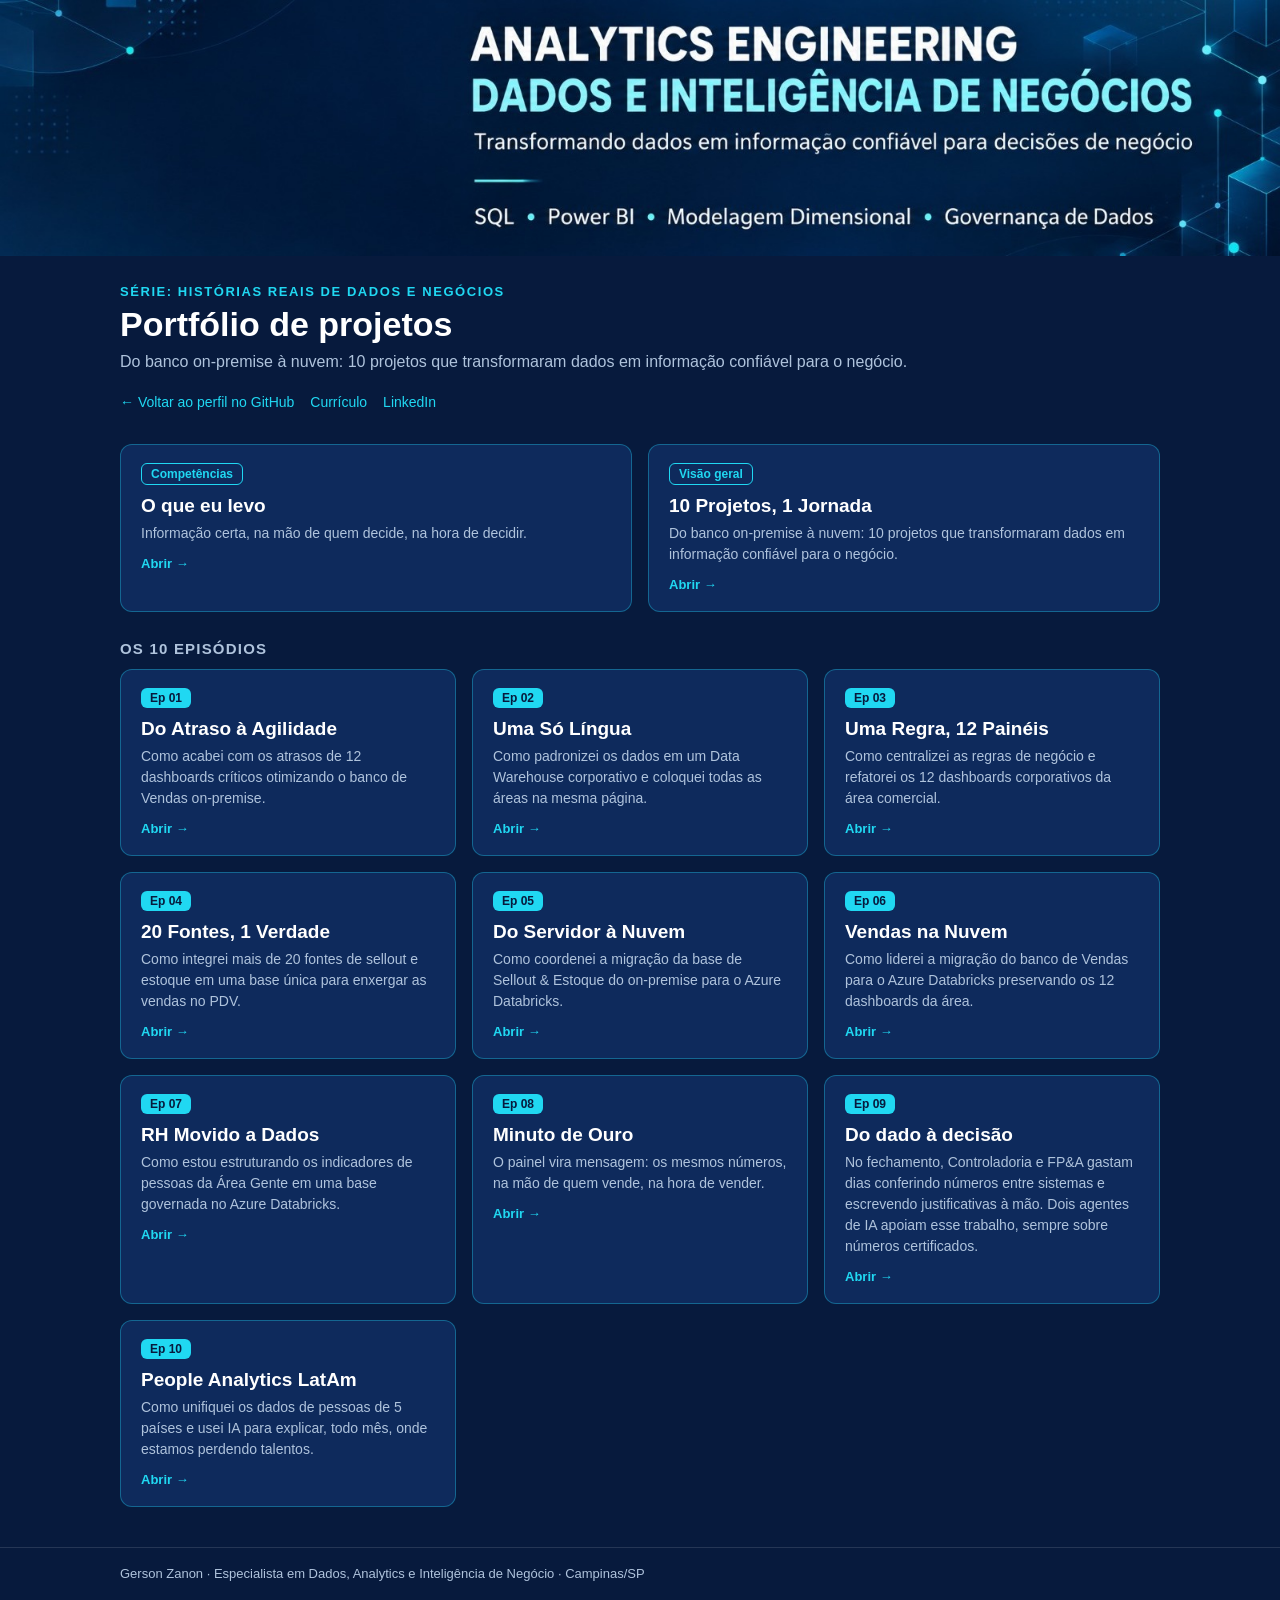
==== index.html @ 823e626d "Add files via upload" ====
<!DOCTYPE html>
<html lang="pt-BR">
<head>
<meta charset="utf-8">
<meta name="viewport" content="width=device-width, initial-scale=1">
<title>Portfólio de Projetos · Gerson Zanon</title>
<meta name="description" content="Portfólio de projetos de dados, BI e IA de Gerson Zanon: 10 episódios da série Histórias Reais de Dados e Negócios.">
<link rel="stylesheet" href="assets/site.css">
</head>
<body>
<img class="banner" src="assets/banner.jpg" alt="Analytics Engineering · Dados e Inteligência de Negócios">
<main class="wrap">
  <header class="top">
    <div class="kicker">Série: Histórias Reais de Dados e Negócios</div>
    <h1>Portfólio de projetos</h1>
    <p class="lead">Do banco on-premise à nuvem: 10 projetos que transformaram dados em informação confiável para o negócio.</p>
    <div class="links">
      <a href="https://github.com/gersonzanon">← Voltar ao perfil no GitHub</a>
      <a href="https://github.com/gersonzanon/gersonzanon/blob/main/CV.md">Currículo</a>
      <a href="https://www.linkedin.com/in/gersonzanon">LinkedIn</a>
    </div>
  </header>
  <section class="destaques" id="destaques"></section>
  <h3 class="secao">Os 10 episódios</h3>
  <section class="grid" id="lista"></section>
</main>
<footer><div class="wrap">Gerson Zanon · Especialista em Dados, Analytics e Inteligência de Negócio · Campinas/SP</div></footer>
<script src="assets/projetos.js"></script>
<script>
(function(){
  function card(p){
    var a=document.createElement('a'); a.className='card'; a.href='viewer.html?p='+encodeURIComponent(p.id);
    var tag=p.ep?'<span class="ep">'+p.ep+'</span>':'<span class="ep alt">'+(p.id==='levo'?'Competências':'Visão geral')+'</span>';
    a.innerHTML=tag+'<h2></h2><p></p><span class="abrir">Abrir →</span>';
    a.querySelector('h2').textContent=p.titulo; a.querySelector('p').textContent=p.sub; return a;
  }
  var d=document.getElementById('destaques'), l=document.getElementById('lista');
  window.PROJETOS.forEach(function(p){ (p.ep?l:d).appendChild(card(p)); });
})();
</script>
</body>
</html>
---- assets/site.css ----
:root{--navy:#071A3D;--card:#0E2A5C;--card2:#123a73;--cyan:#20D8F2;--muted:#AFC3DC;--white:#fff;--line:rgba(32,216,242,.35)}
*{box-sizing:border-box}
html,body{margin:0;background:var(--navy);color:var(--white);font-family:"Segoe UI",Arial,Helvetica,sans-serif}
a{color:inherit}
.wrap{max-width:1080px;margin:0 auto;padding:0 20px}
.banner{display:block;width:100%;height:auto}
header.top{padding:28px 0 8px}
.kicker{color:var(--cyan);font-weight:700;letter-spacing:.12em;font-size:13px;text-transform:uppercase}
h1{font-size:34px;margin:6px 0 6px}
.lead{color:var(--muted);font-size:16px;margin:0 0 20px;line-height:1.5}
.links{display:flex;gap:16px;flex-wrap:wrap;font-size:14px;margin-bottom:8px}
.links a{color:var(--cyan);text-decoration:none}
.links a:hover{text-decoration:underline}
.destaques{display:grid;grid-template-columns:repeat(auto-fit,minmax(280px,1fr));gap:16px;margin:18px 0 28px}
.grid{display:grid;grid-template-columns:repeat(auto-fit,minmax(300px,1fr));gap:16px;margin-bottom:40px}
.card{display:block;text-decoration:none;background:var(--card);border:1px solid var(--line);border-radius:12px;padding:18px 20px;transition:transform .12s,background .12s,border-color .12s}
.card:hover,.card:focus-visible{background:var(--card2);border-color:var(--cyan);transform:translateY(-2px);outline:none}
.card .ep{display:inline-block;background:var(--cyan);color:var(--navy);font-weight:700;font-size:12px;border-radius:6px;padding:3px 9px;margin-bottom:10px}
.card .ep.alt{background:transparent;color:var(--cyan);border:1px solid var(--cyan)}
.card h2{font-size:19px;margin:0 0 6px}
.card p{color:var(--muted);font-size:14px;line-height:1.5;margin:0}
.card .abrir{display:inline-block;margin-top:12px;color:var(--cyan);font-size:13px;font-weight:600}
h3.secao{font-size:15px;color:var(--muted);font-weight:600;margin:0 0 12px;text-transform:uppercase;letter-spacing:.08em}
footer{border-top:1px solid rgba(255,255,255,.12);padding:18px 0 30px;color:var(--muted);font-size:13px}
/* viewer */
.bar{position:sticky;top:0;z-index:5;background:rgba(7,26,61,.96);border-bottom:1px solid var(--line);backdrop-filter:blur(4px)}
.bar .wrap{display:flex;align-items:center;gap:14px;padding-top:10px;padding-bottom:10px}
.btn{display:inline-flex;align-items:center;gap:6px;text-decoration:none;font-weight:600;font-size:14px;border-radius:8px;padding:8px 14px;border:1px solid var(--cyan);color:var(--cyan);background:transparent;white-space:nowrap;cursor:pointer}
.btn.primary{background:var(--cyan);color:var(--navy)}
.btn:hover{filter:brightness(1.1)}
.bar .titulo{flex:1;min-width:0}
.bar .titulo b{display:block;font-size:16px;white-space:nowrap;overflow:hidden;text-overflow:ellipsis}
.bar .titulo span{font-size:12px;color:var(--muted)}
.paginas{padding:22px 0 10px;display:flex;flex-direction:column;gap:18px;align-items:center}
.paginas canvas{width:100%;height:auto;border-radius:8px;box-shadow:0 6px 24px rgba(0,0,0,.35);background:#0b1f3a}
.nav-eps{display:flex;justify-content:space-between;gap:12px;padding:8px 0 40px}
.status{color:var(--muted);padding:40px 0;text-align:center}
@media (max-width:600px){h1{font-size:26px}.bar .titulo span{display:none}.btn{padding:7px 10px;font-size:13px}}
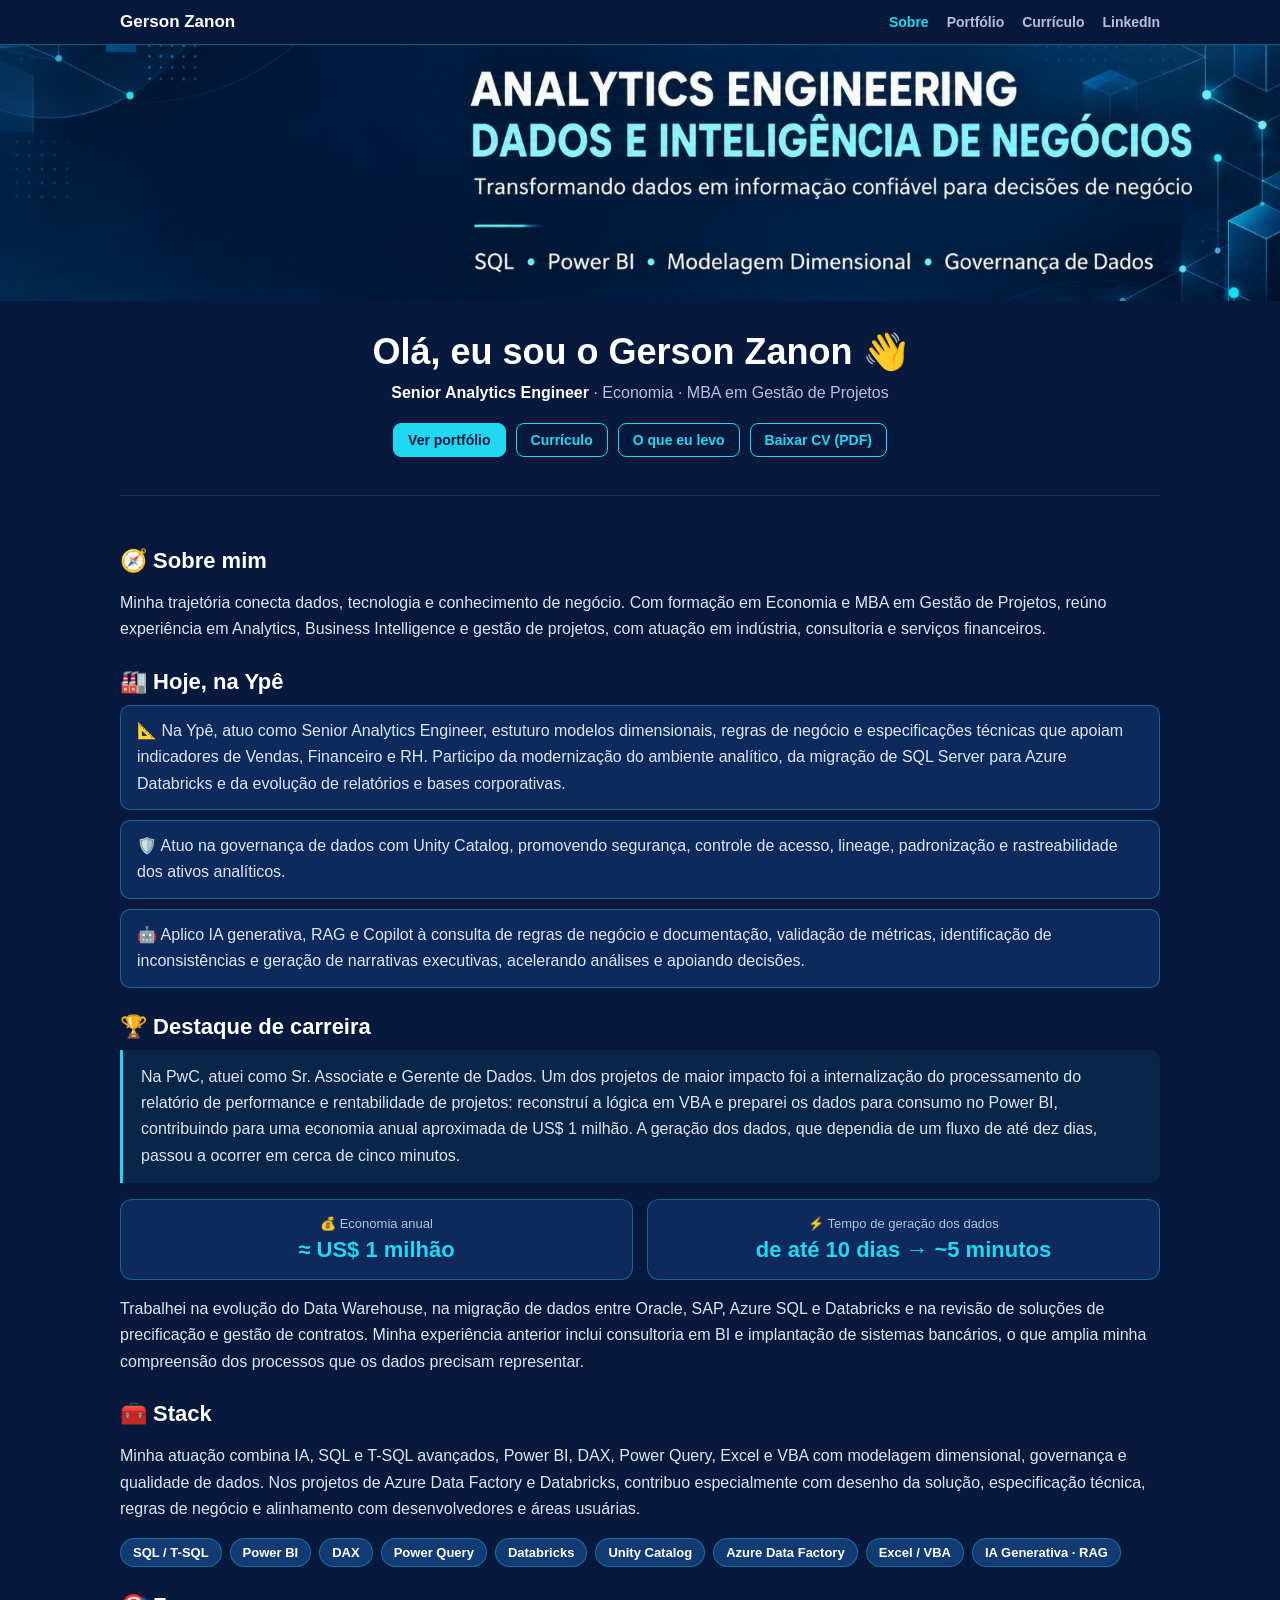
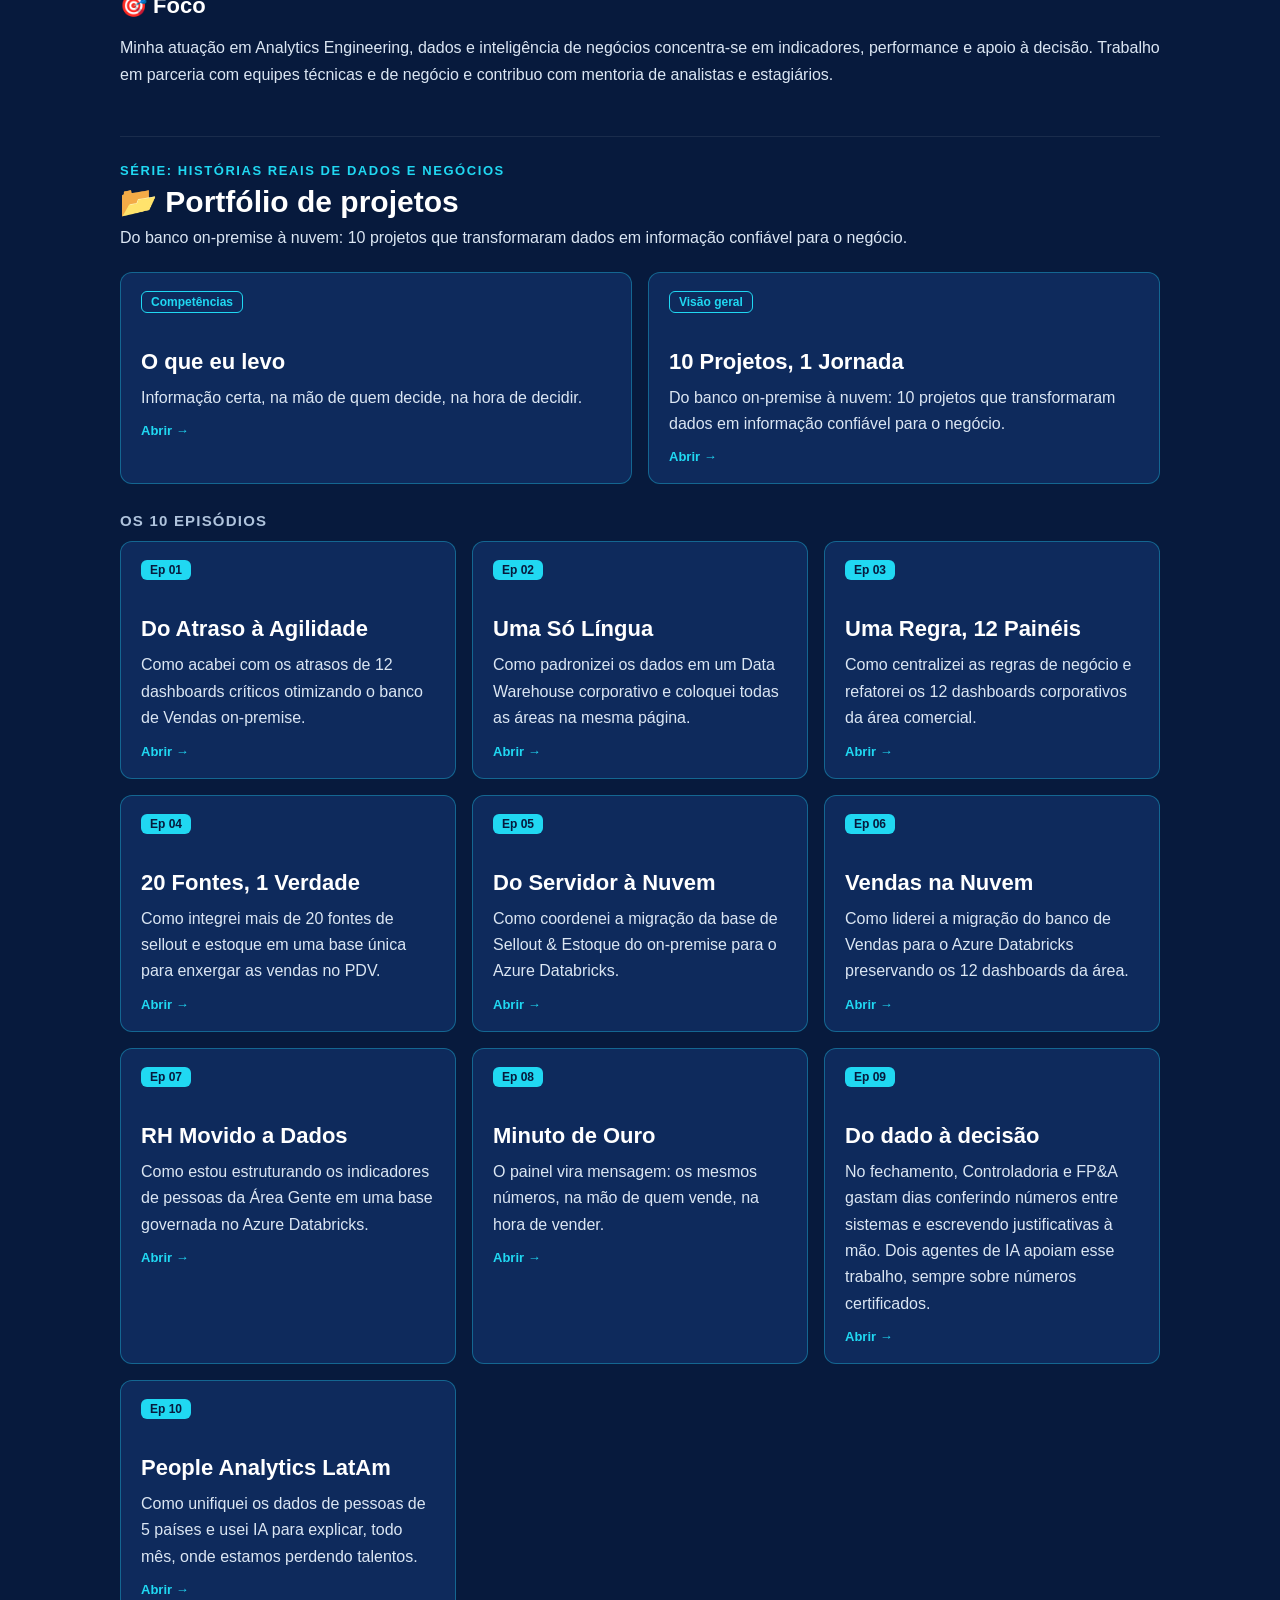
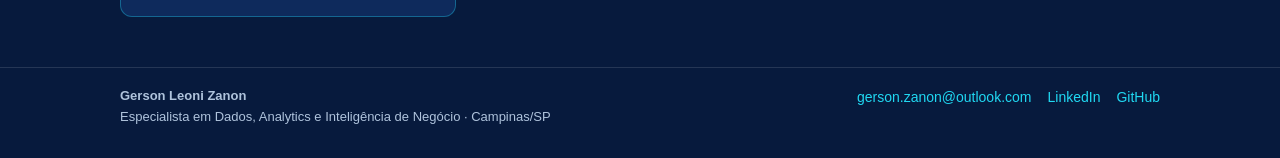
==== commit 074cf750: "Add files via upload" ====
--- a/index.html
+++ b/index.html
@@ -1,30 +1,54 @@
 <!DOCTYPE html>
-<html lang="pt-BR">
-<head>
-<meta charset="utf-8">
-<meta name="viewport" content="width=device-width, initial-scale=1">
-<title>Portfólio de Projetos · Gerson Zanon</title>
-<meta name="description" content="Portfólio de projetos de dados, BI e IA de Gerson Zanon: 10 episódios da série Histórias Reais de Dados e Negócios.">
-<link rel="stylesheet" href="assets/site.css">
-</head>
-<body>
+<html lang="pt-BR"><head><meta charset="utf-8"><meta name="viewport" content="width=device-width, initial-scale=1">
+<title>Gerson Zanon · Dados, Analytics e Inteligência de Negócio</title><meta name="description" content="Apresentação, currículo e portfólio de projetos de Gerson Zanon."><link rel="stylesheet" href="assets/site.css"></head><body><header class="site"><div class="wrap navrow">
+  <a class="marca" href="index.html">Gerson Zanon</a>
+  <nav>
+    <a href="index.html#sobre" class="on">Sobre</a>
+    <a href="index.html#portfolio">Portfólio</a>
+    <a href="cv.html">Currículo</a>
+    <a href="https://www.linkedin.com/in/gersonzanon" target="_blank" rel="noopener">LinkedIn</a>
+  </nav>
+</div></header>
 <img class="banner" src="assets/banner.jpg" alt="Analytics Engineering · Dados e Inteligência de Negócios">
 <main class="wrap">
-  <header class="top">
-    <div class="kicker">Série: Histórias Reais de Dados e Negócios</div>
-    <h1>Portfólio de projetos</h1>
-    <p class="lead">Do banco on-premise à nuvem: 10 projetos que transformaram dados em informação confiável para o negócio.</p>
-    <div class="links">
-      <a href="https://github.com/gersonzanon">← Voltar ao perfil no GitHub</a>
-      <a href="https://github.com/gersonzanon/gersonzanon/blob/main/CV.md">Currículo</a>
-      <a href="https://www.linkedin.com/in/gersonzanon">LinkedIn</a>
-    </div>
-  </header>
-  <section class="destaques" id="destaques"></section>
+<section class="hero">
+  <h1>Olá, eu sou o Gerson Zanon 👋</h1>
+  <p class="cargo"><b>Senior Analytics Engineer</b> · Economia · MBA em Gestão de Projetos</p>
+  <div class="acoes">
+    <a class="btn primary" href="#portfolio">Ver portfólio</a>
+    <a class="btn" href="cv.html">Currículo</a>
+    <a class="btn" href="viewer.html?p=levo">O que eu levo</a>
+    <a class="btn" href="Gerson_Zanon_CV.pdf" download>Baixar CV (PDF)</a>
+  </div>
+</section>
+<section id="sobre" class="bloco">
+  <h2>🧭 Sobre mim</h2><p>Minha trajetória conecta dados, tecnologia e conhecimento de negócio. Com formação em Economia e MBA em Gestão de Projetos, reúno experiência em Analytics, Business Intelligence e gestão de projetos, com atuação em indústria, consultoria e serviços financeiros.</p>
+
+  <h2>🏭 Hoje, na Ypê</h2>
+  <ul class="itens"><li>📐 Na Ypê, atuo como Senior Analytics Engineer, estuturo modelos dimensionais, regras de negócio e especificações técnicas que apoiam indicadores de Vendas, Financeiro e RH. Participo da modernização do ambiente analítico, da migração de SQL Server para Azure Databricks e da evolução de relatórios e bases corporativas.</li><li>🛡️ Atuo na governança de dados com Unity Catalog, promovendo segurança, controle de acesso, lineage, padronização e rastreabilidade dos ativos analíticos.</li><li>🤖 Aplico IA generativa, RAG e Copilot à consulta de regras de negócio e documentação, validação de métricas, identificação de inconsistências e geração de narrativas executivas, acelerando análises e apoiando decisões.</li></ul>
+  <h2>🏆 Destaque de carreira</h2>
+  <blockquote>Na PwC, atuei como Sr. Associate e Gerente de Dados. Um dos projetos de maior impacto foi a internalização do processamento do relatório de performance e rentabilidade de projetos: reconstruí a lógica em VBA e preparei os dados para consumo no Power BI, contribuindo para uma economia anual aproximada de US$ 1 milhão. A geração dos dados, que dependia de um fluxo de até dez dias, passou a ocorrer em cerca de cinco minutos.</blockquote>
+  <div class="stats"><div class="stat"><span>💰 Economia anual</span><b>≈ US$ 1 milhão</b></div><div class="stat"><span>⚡ Tempo de geração dos dados</span><b>de até 10 dias → ~5 minutos</b></div></div>
+  <p>Trabalhei na evolução do Data Warehouse, na migração de dados entre Oracle, SAP, Azure SQL e Databricks e na revisão de soluções de precificação e gestão de contratos. Minha experiência anterior inclui consultoria em BI e implantação de sistemas bancários, o que amplia minha compreensão dos processos que os dados precisam representar.</p>
+  <h2>🧰 Stack</h2>
+  <p>Minha atuação combina IA, SQL e T-SQL avançados, Power BI, DAX, Power Query, Excel e VBA com modelagem dimensional, governança e qualidade de dados. Nos projetos de Azure Data Factory e Databricks, contribuo especialmente com desenho da solução, especificação técnica, regras de negócio e alinhamento com desenvolvedores e áreas usuárias.</p>
+  <div class="chips"><span>SQL / T-SQL</span><span>Power BI</span><span>DAX</span><span>Power Query</span><span>Databricks</span><span>Unity Catalog</span><span>Azure Data Factory</span><span>Excel / VBA</span><span>IA Generativa · RAG</span></div>
+  <h2>🎯 Foco</h2>
+  <p>Minha atuação em Analytics Engineering, dados e inteligência de negócios concentra-se em indicadores, performance e apoio à decisão. Trabalho em parceria com equipes técnicas e de negócio e contribuo com mentoria de analistas e estagiários.</p>
+</section>
+<section id="portfolio" class="bloco">
+  <div class="kicker">Série: Histórias Reais de Dados e Negócios</div>
+  <h2 class="grande">📂 Portfólio de projetos</h2>
+  <p class="lead">Do banco on-premise à nuvem: 10 projetos que transformaram dados em informação confiável para o negócio.</p>
+  <div class="destaques" id="destaques"></div>
   <h3 class="secao">Os 10 episódios</h3>
-  <section class="grid" id="lista"></section>
+  <div class="grid" id="lista"></div>
+</section>
 </main>
-<footer><div class="wrap">Gerson Zanon · Especialista em Dados, Analytics e Inteligência de Negócio · Campinas/SP</div></footer>
+<footer id="contato"><div class="wrap foot">
+  <div><b>Gerson Leoni Zanon</b><br>Especialista em Dados, Analytics e Inteligência de Negócio · Campinas/SP</div>
+  <div class="links"><a href="mailto:gerson.zanon@outlook.com">gerson.zanon@outlook.com</a><a href="https://www.linkedin.com/in/gersonzanon" target="_blank" rel="noopener">LinkedIn</a><a href="https://github.com/gersonzanon" target="_blank" rel="noopener">GitHub</a></div>
+</div></footer>
 <script src="assets/projetos.js"></script>
 <script>
 (function(){
@@ -38,5 +62,4 @@
   window.PROJETOS.forEach(function(p){ (p.ep?l:d).appendChild(card(p)); });
 })();
 </script>
-</body>
-</html>
+</body></html>
--- a/assets/site.css
+++ b/assets/site.css
@@ -36,3 +36,45 @@
 .nav-eps{display:flex;justify-content:space-between;gap:12px;padding:8px 0 40px}
 .status{color:var(--muted);padding:40px 0;text-align:center}
 @media (max-width:600px){h1{font-size:26px}.bar .titulo span{display:none}.btn{padding:7px 10px;font-size:13px}}
+/* site completo */
+html{scroll-behavior:smooth}
+header.site{position:sticky;top:0;z-index:10;background:rgba(7,26,61,.95);border-bottom:1px solid var(--line);backdrop-filter:blur(4px)}
+.navrow{display:flex;align-items:center;justify-content:space-between;gap:12px;padding-top:12px;padding-bottom:12px}
+.marca{font-weight:700;font-size:17px;text-decoration:none}
+header.site nav{display:flex;gap:18px;flex-wrap:wrap}
+header.site nav a{text-decoration:none;color:var(--muted);font-size:14px;font-weight:600}
+header.site nav a:hover,header.site nav a.on{color:var(--cyan)}
+section[id]{scroll-margin-top:70px}
+.hero{padding:30px 0 6px;text-align:center}
+.hero h1{font-size:36px;margin:0 0 8px}
+.cargo{color:var(--muted);font-size:16px;margin:0 0 18px;line-height:1.5}
+.cargo b{color:var(--white)}
+.acoes{display:flex;gap:10px;flex-wrap:wrap;justify-content:center;margin-bottom:10px}
+.bloco{padding:26px 0 10px;border-top:1px solid rgba(255,255,255,.08);margin-top:22px}
+.bloco h2{font-size:22px;margin:26px 0 10px}
+.bloco h2.grande{font-size:30px;margin:6px 0 6px}
+.bloco p,.bloco li{font-size:16px;line-height:1.65;color:#dbe6f3}
+.itens{padding-left:0;list-style:none;margin:0}
+.itens li{background:var(--card);border:1px solid var(--line);border-radius:10px;padding:12px 16px;margin-bottom:10px}
+blockquote{margin:0 0 16px;padding:14px 18px;border-left:3px solid var(--cyan);background:rgba(32,216,242,.06);border-radius:0 10px 10px 0;color:#dbe6f3;line-height:1.65}
+.stats{display:grid;grid-template-columns:repeat(auto-fit,minmax(240px,1fr));gap:14px;margin:6px 0 16px}
+.stat{background:var(--card);border:1px solid var(--line);border-radius:12px;padding:16px;text-align:center}
+.stat span{display:block;color:var(--muted);font-size:13px;margin-bottom:6px}
+.stat b{font-size:22px;color:var(--cyan)}
+.chips{display:flex;flex-wrap:wrap;gap:8px;margin:4px 0 8px}
+.chips span{background:var(--card2);border:1px solid var(--line);border-radius:20px;padding:6px 12px;font-size:13px;font-weight:600}
+.cv{padding-bottom:30px}
+.cvtopo{text-align:center;padding:30px 0 10px}
+.cvtopo h1{font-size:34px;margin:0 0 8px}
+.contatos{color:var(--muted);font-size:14px;line-height:1.8;margin:0 0 18px}
+.contatos a,.cvtexto a{color:var(--cyan)}
+.cvtexto{background:var(--card);border:1px solid var(--line);border-radius:14px;padding:10px 30px 24px;margin-top:10px}
+.cvtexto h2{font-size:22px;margin:26px 0 10px;padding-bottom:8px;border-bottom:1px solid rgba(255,255,255,.12)}
+.cvtexto h3{font-size:17px;margin:20px 0 4px;color:var(--cyan)}
+.cvtexto p,.cvtexto li{font-size:15px;line-height:1.65;color:#dbe6f3}
+.cvtexto ul{padding-left:22px}
+.cvtexto em{color:var(--muted)}
+.foot{display:flex;justify-content:space-between;gap:16px;flex-wrap:wrap;line-height:1.6}
+.foot .links{display:flex;gap:16px;flex-wrap:wrap}
+.foot a{color:var(--cyan);text-decoration:none}
+@media (max-width:600px){.hero h1{font-size:27px}.bloco h2.grande{font-size:24px}header.site nav{gap:12px}header.site nav a{font-size:13px}.cvtexto{padding:6px 16px 18px}.marca{display:none}}
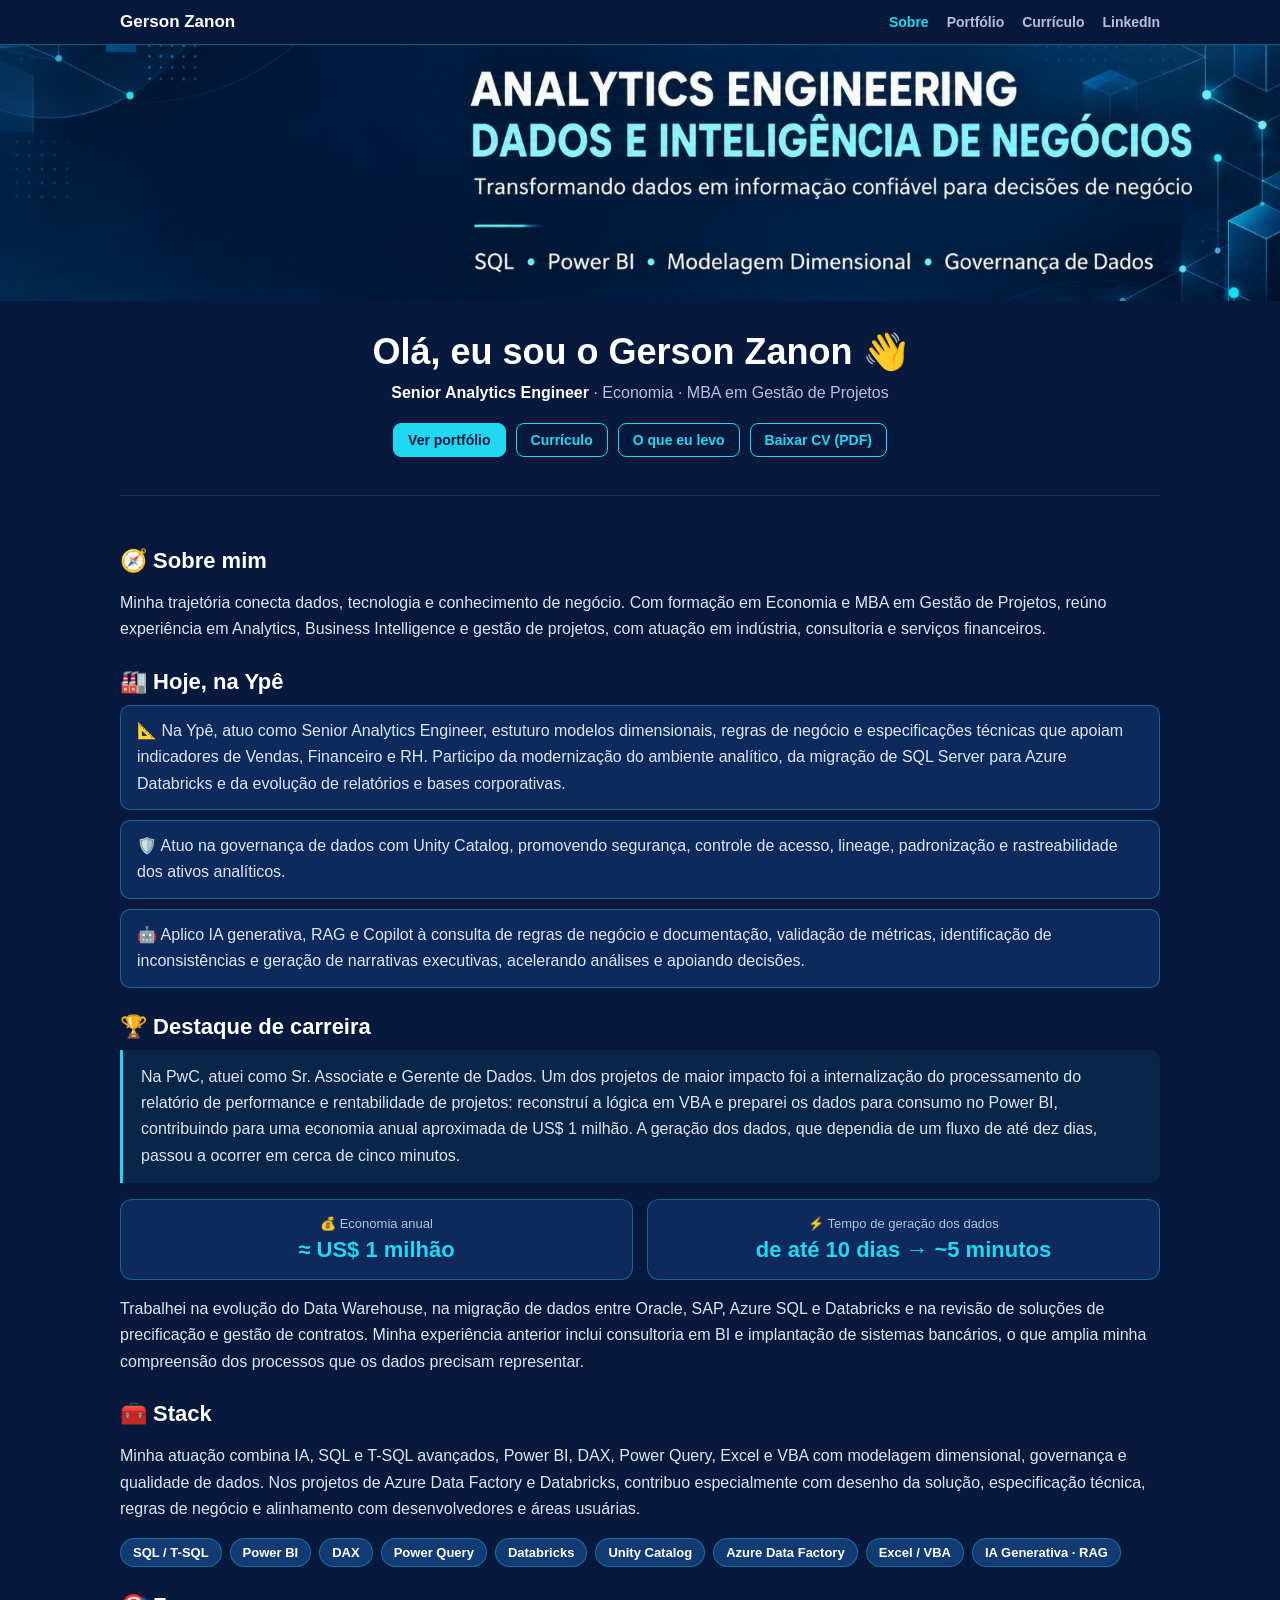
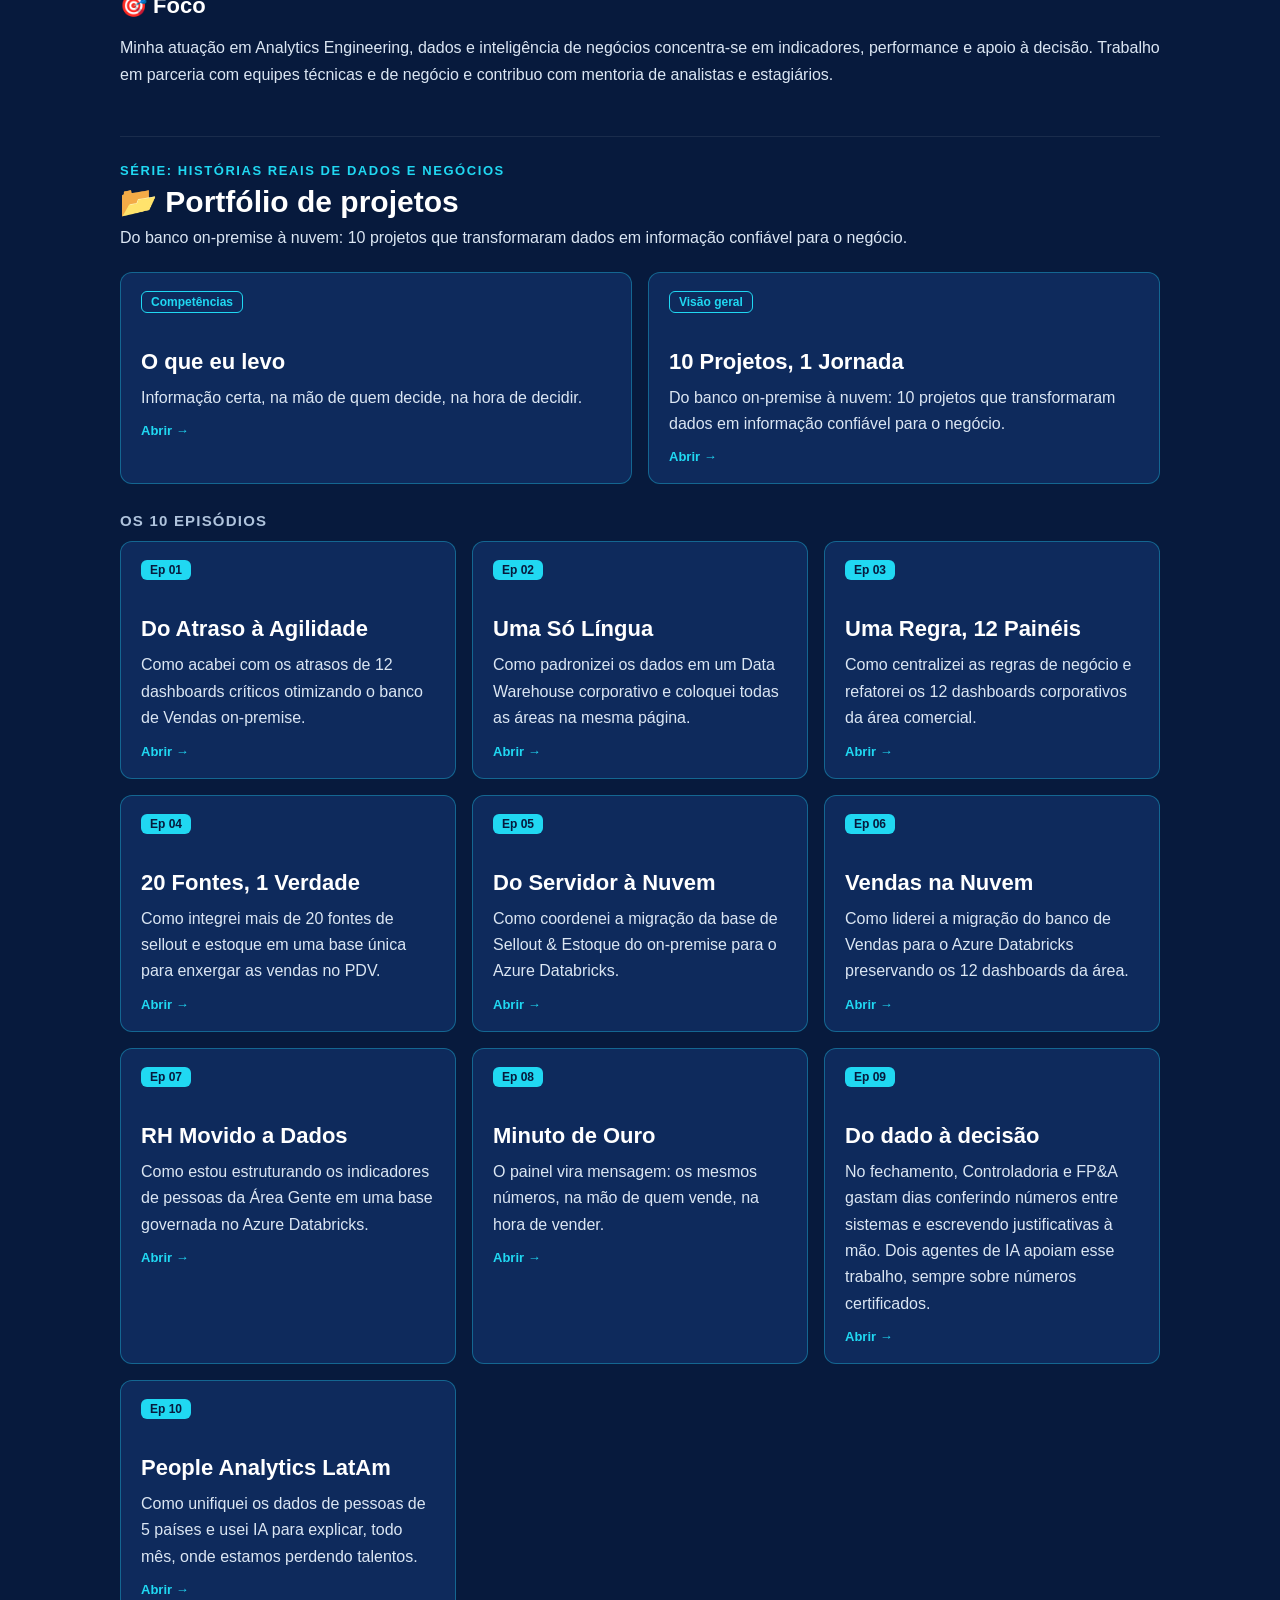
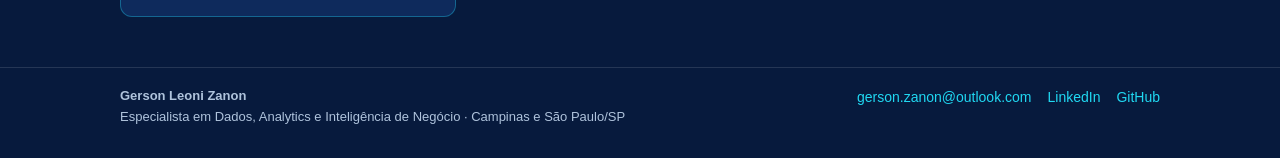
==== commit 744b422e: "Add files via upload" ====
--- a/index.html
+++ b/index.html
@@ -46,7 +46,7 @@
 </section>
 </main>
 <footer id="contato"><div class="wrap foot">
-  <div><b>Gerson Leoni Zanon</b><br>Especialista em Dados, Analytics e Inteligência de Negócio · Campinas/SP</div>
+  <div><b>Gerson Leoni Zanon</b><br>Especialista em Dados, Analytics e Inteligência de Negócio · Campinas e São Paulo/SP</div>
   <div class="links"><a href="mailto:gerson.zanon@outlook.com">gerson.zanon@outlook.com</a><a href="https://www.linkedin.com/in/gersonzanon" target="_blank" rel="noopener">LinkedIn</a><a href="https://github.com/gersonzanon" target="_blank" rel="noopener">GitHub</a></div>
 </div></footer>
 <script src="assets/projetos.js"></script>
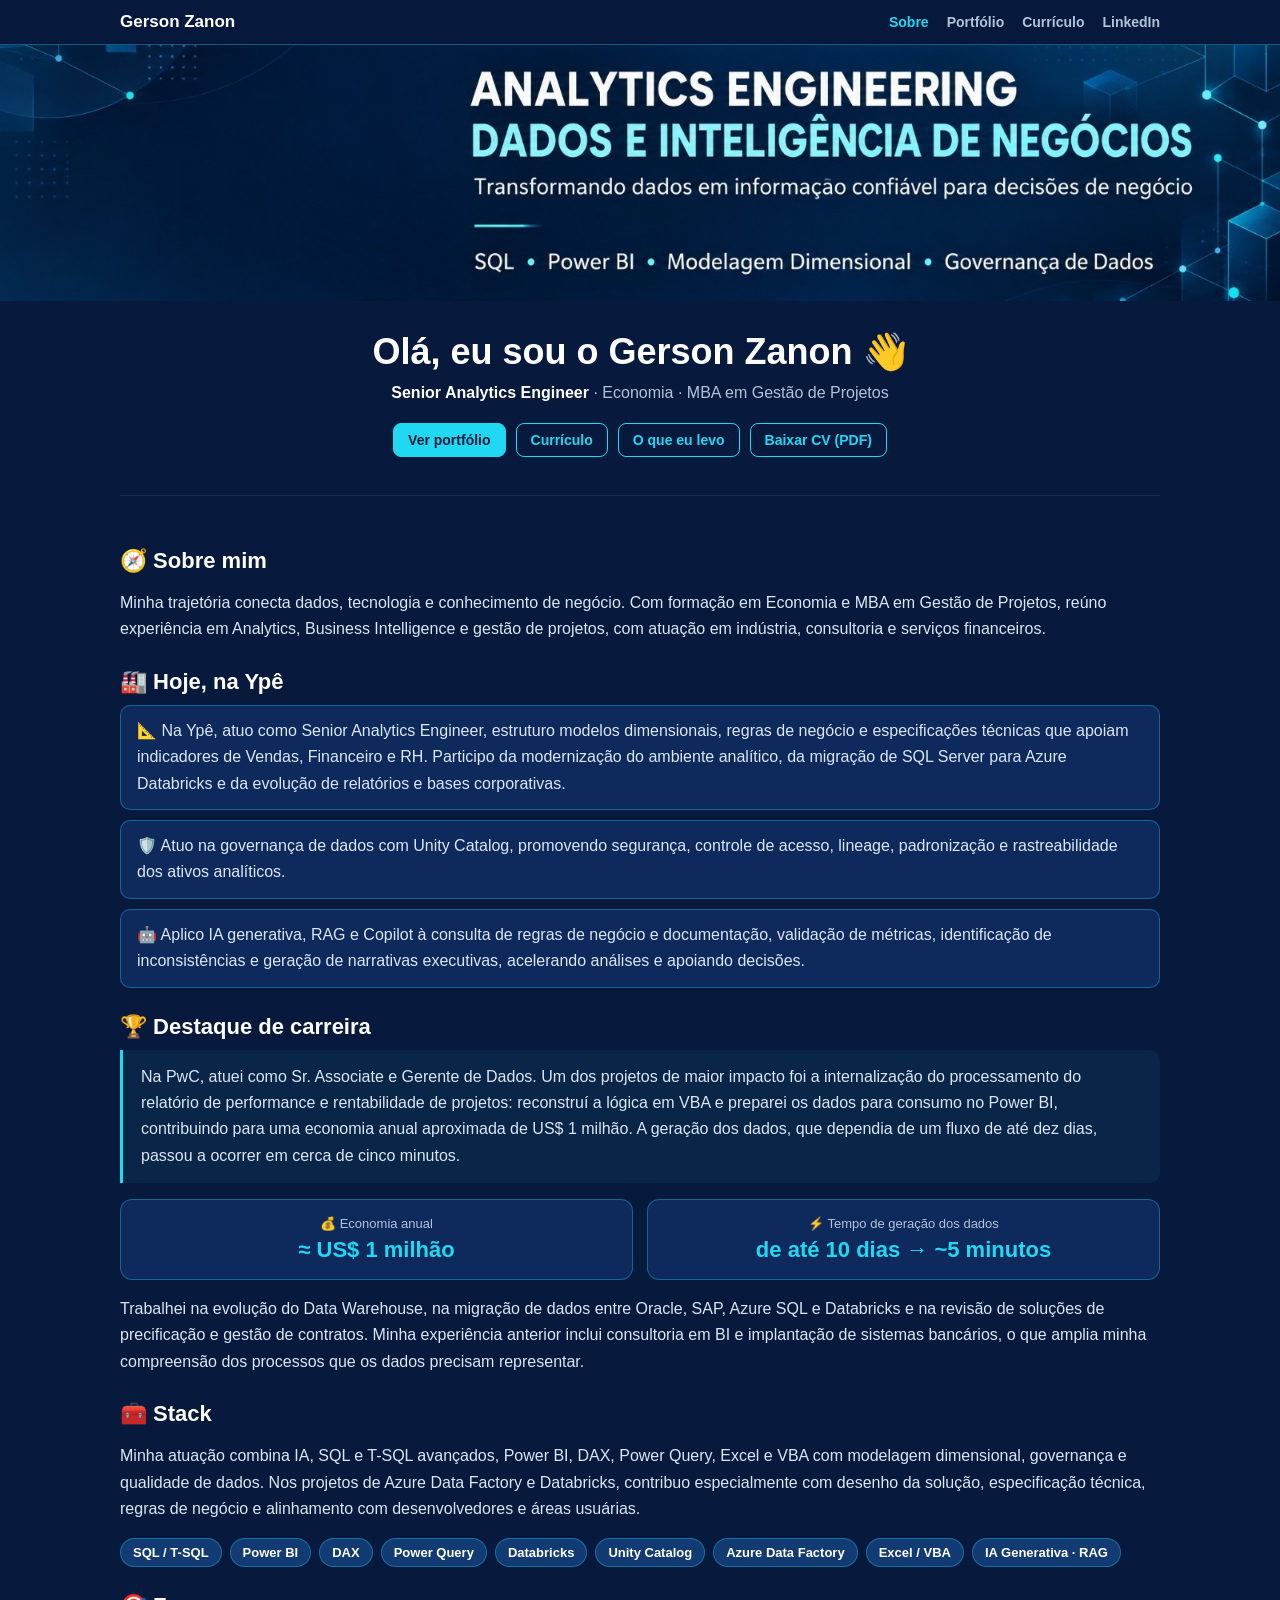
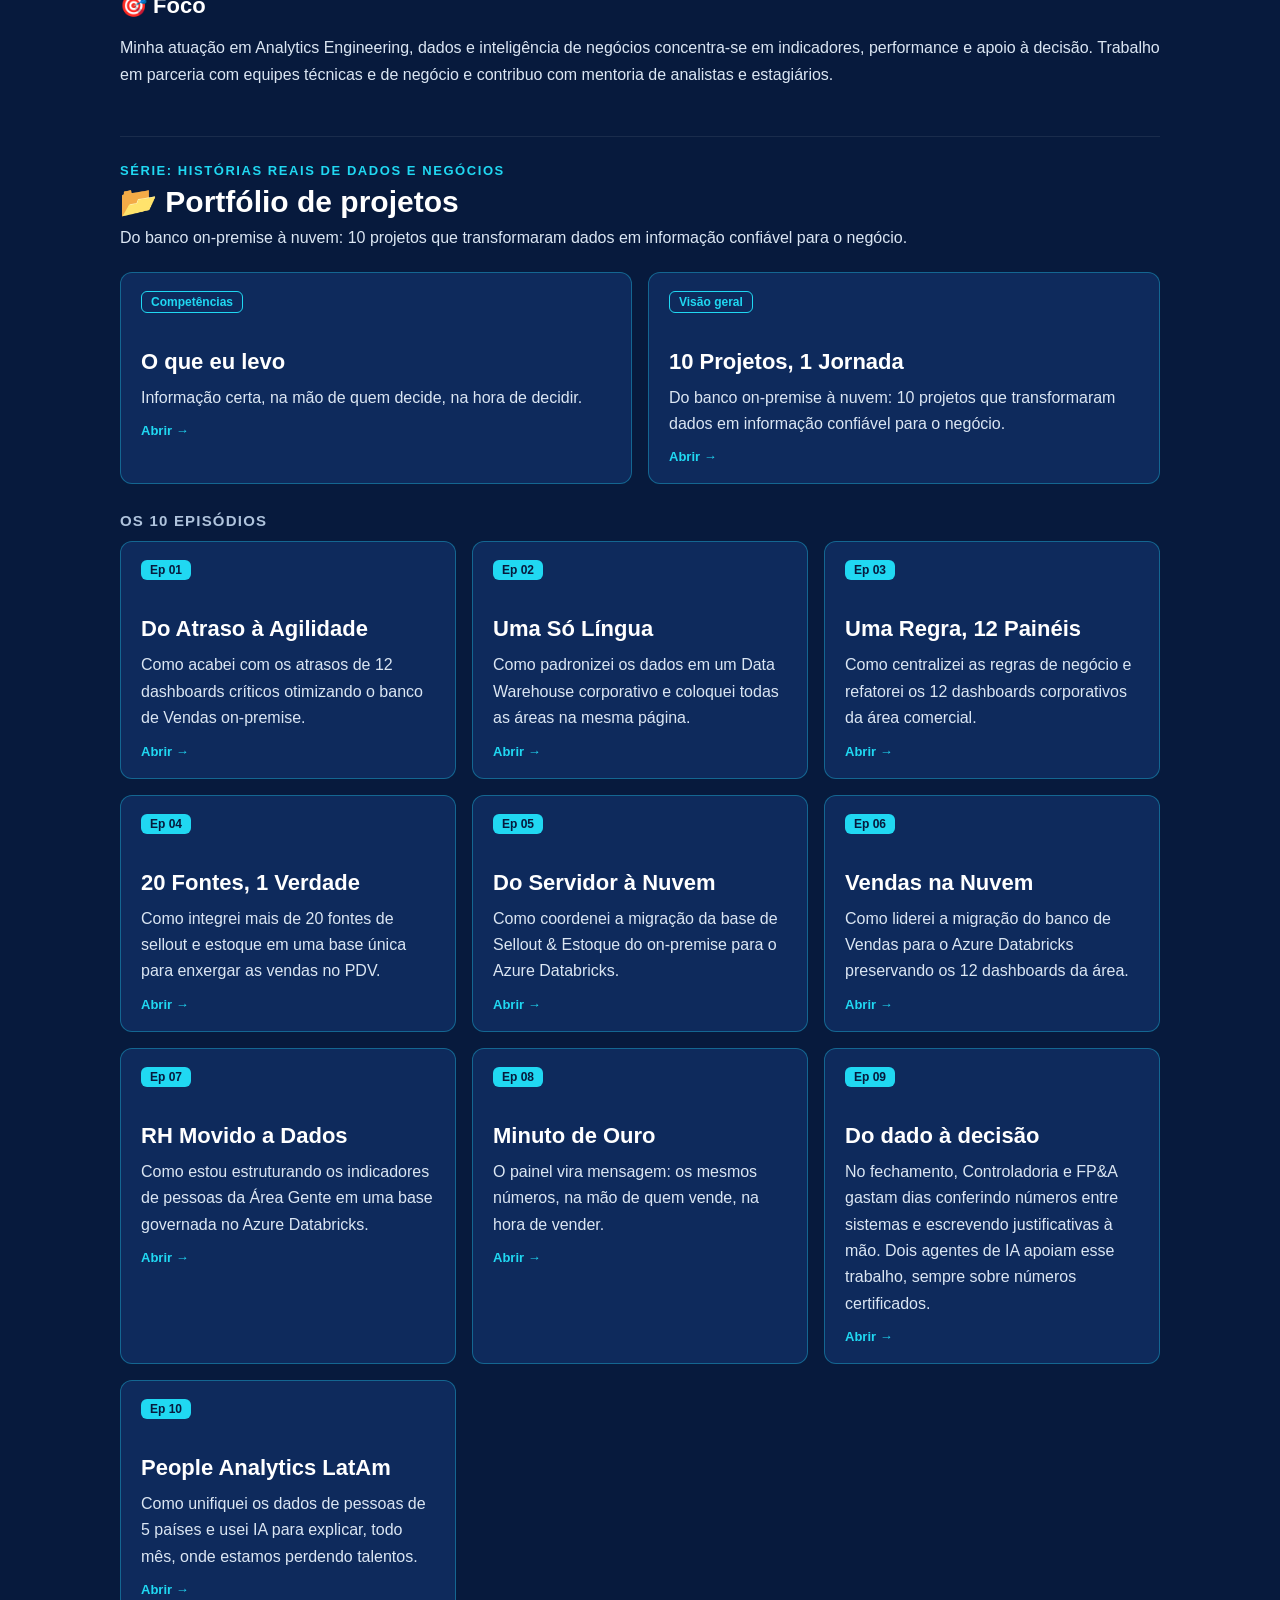
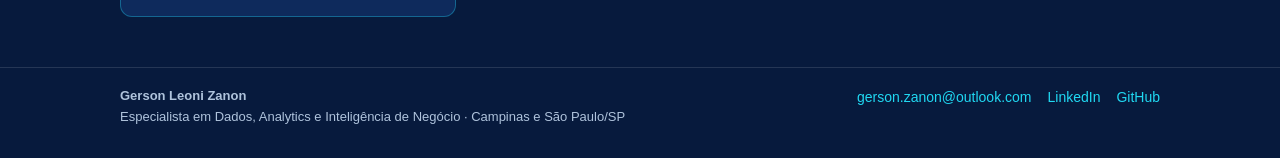
==== commit e9ea63d0: "Add files via upload" ====
--- a/index.html
+++ b/index.html
@@ -25,7 +25,7 @@
   <h2>🧭 Sobre mim</h2><p>Minha trajetória conecta dados, tecnologia e conhecimento de negócio. Com formação em Economia e MBA em Gestão de Projetos, reúno experiência em Analytics, Business Intelligence e gestão de projetos, com atuação em indústria, consultoria e serviços financeiros.</p>
 
   <h2>🏭 Hoje, na Ypê</h2>
-  <ul class="itens"><li>📐 Na Ypê, atuo como Senior Analytics Engineer, estuturo modelos dimensionais, regras de negócio e especificações técnicas que apoiam indicadores de Vendas, Financeiro e RH. Participo da modernização do ambiente analítico, da migração de SQL Server para Azure Databricks e da evolução de relatórios e bases corporativas.</li><li>🛡️ Atuo na governança de dados com Unity Catalog, promovendo segurança, controle de acesso, lineage, padronização e rastreabilidade dos ativos analíticos.</li><li>🤖 Aplico IA generativa, RAG e Copilot à consulta de regras de negócio e documentação, validação de métricas, identificação de inconsistências e geração de narrativas executivas, acelerando análises e apoiando decisões.</li></ul>
+  <ul class="itens"><li>📐 Na Ypê, atuo como Senior Analytics Engineer, estruturo modelos dimensionais, regras de negócio e especificações técnicas que apoiam indicadores de Vendas, Financeiro e RH. Participo da modernização do ambiente analítico, da migração de SQL Server para Azure Databricks e da evolução de relatórios e bases corporativas.</li><li>🛡️ Atuo na governança de dados com Unity Catalog, promovendo segurança, controle de acesso, lineage, padronização e rastreabilidade dos ativos analíticos.</li><li>🤖 Aplico IA generativa, RAG e Copilot à consulta de regras de negócio e documentação, validação de métricas, identificação de inconsistências e geração de narrativas executivas, acelerando análises e apoiando decisões.</li></ul>
   <h2>🏆 Destaque de carreira</h2>
   <blockquote>Na PwC, atuei como Sr. Associate e Gerente de Dados. Um dos projetos de maior impacto foi a internalização do processamento do relatório de performance e rentabilidade de projetos: reconstruí a lógica em VBA e preparei os dados para consumo no Power BI, contribuindo para uma economia anual aproximada de US$ 1 milhão. A geração dos dados, que dependia de um fluxo de até dez dias, passou a ocorrer em cerca de cinco minutos.</blockquote>
   <div class="stats"><div class="stat"><span>💰 Economia anual</span><b>≈ US$ 1 milhão</b></div><div class="stat"><span>⚡ Tempo de geração dos dados</span><b>de até 10 dias → ~5 minutos</b></div></div>
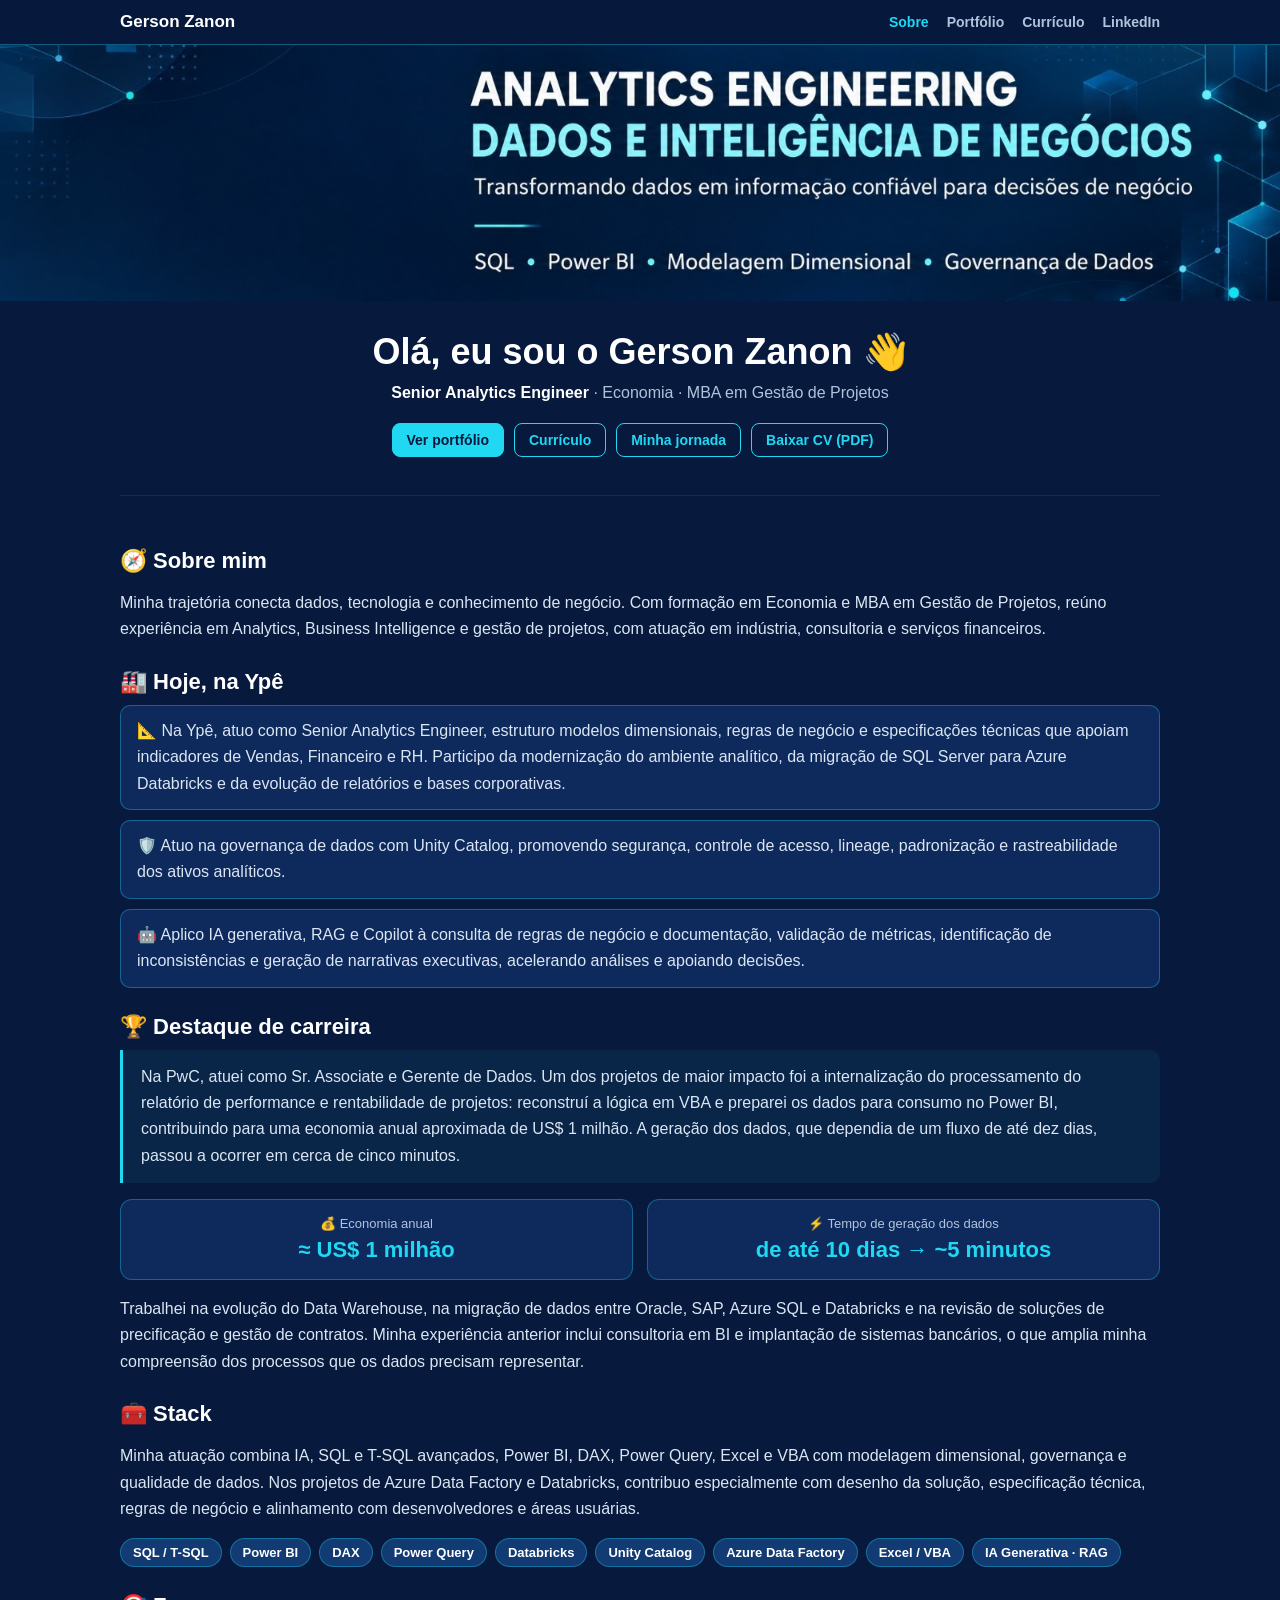
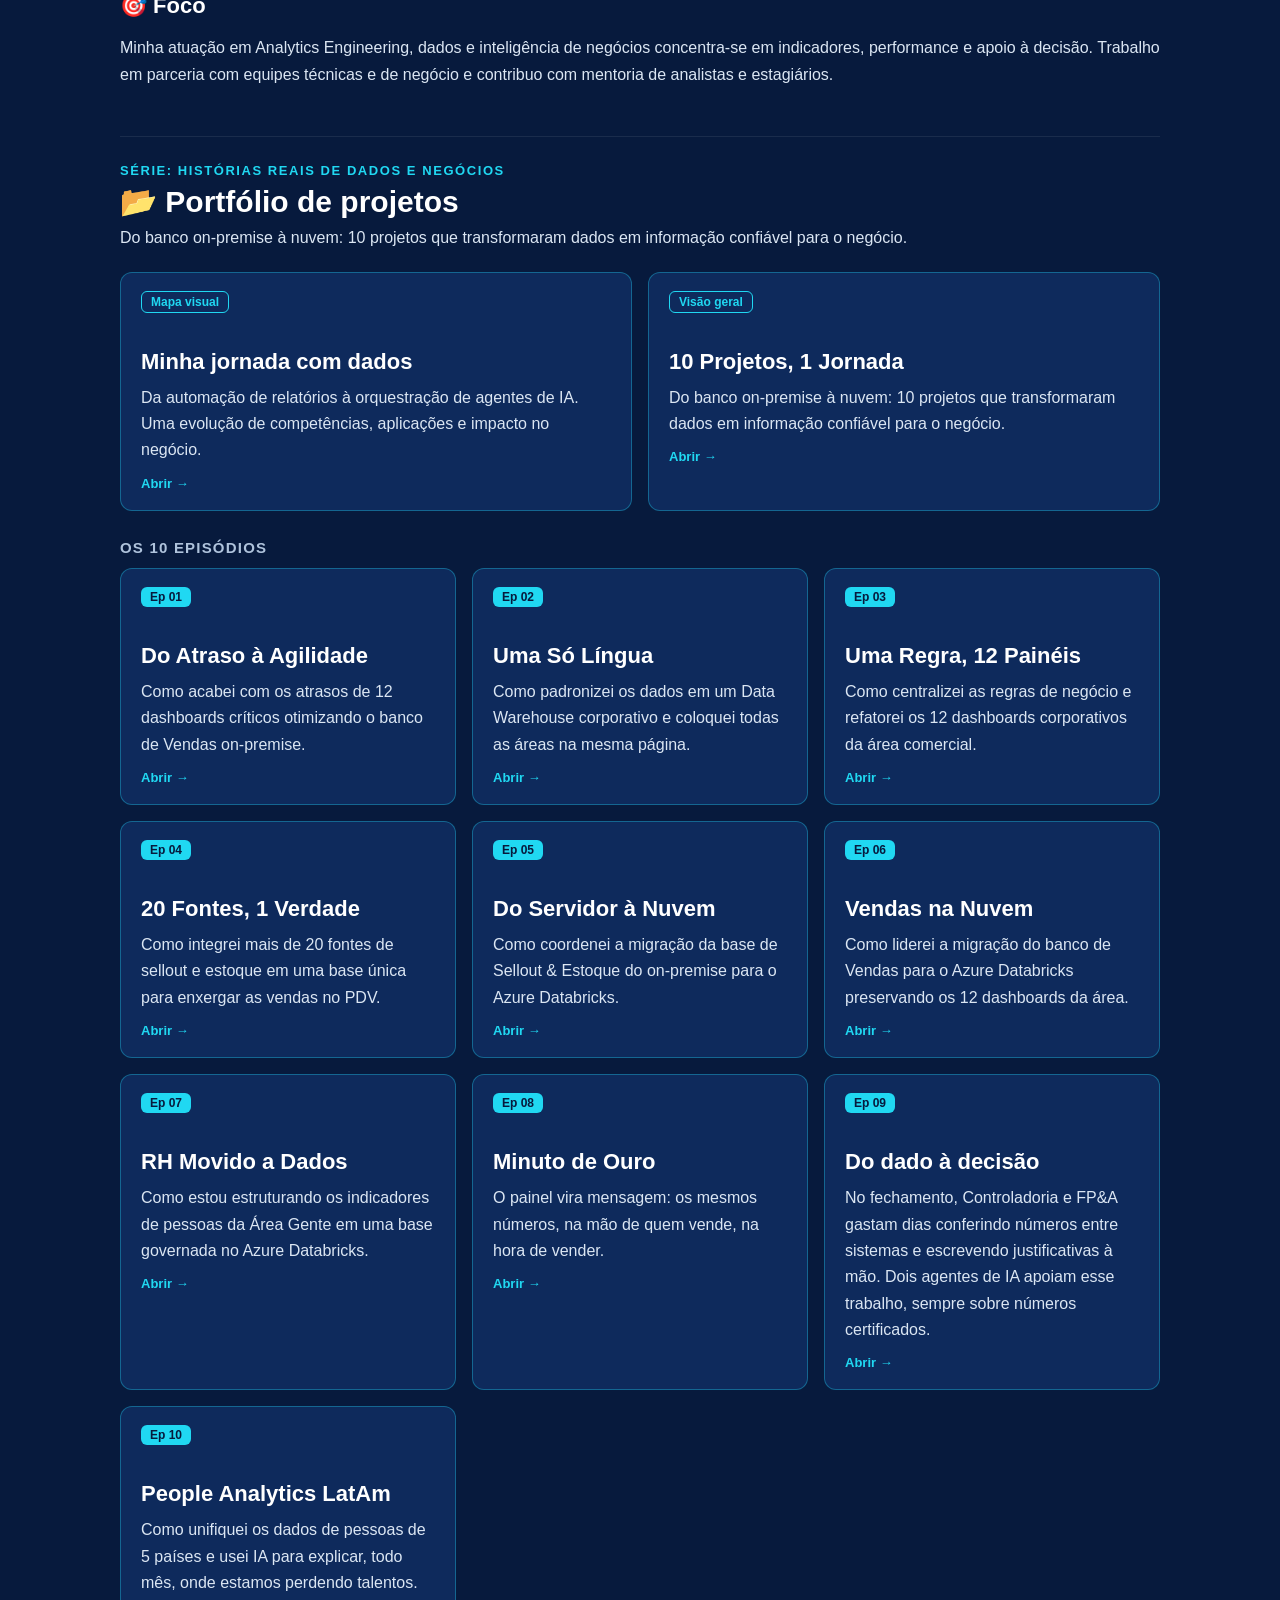
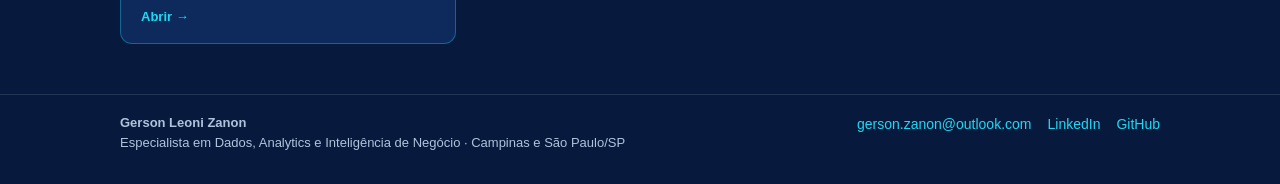
==== commit 49e77184: "Add files via upload" ====
--- a/index.html
+++ b/index.html
@@ -17,7 +17,7 @@
   <div class="acoes">
     <a class="btn primary" href="#portfolio">Ver portfólio</a>
     <a class="btn" href="cv.html">Currículo</a>
-    <a class="btn" href="viewer.html?p=levo">O que eu levo</a>
+    <a class="btn" href="viewer.html?p=mapa">Minha jornada</a>
     <a class="btn" href="Gerson_Zanon_CV.pdf" download>Baixar CV (PDF)</a>
   </div>
 </section>
@@ -54,7 +54,7 @@
 (function(){
   function card(p){
     var a=document.createElement('a'); a.className='card'; a.href='viewer.html?p='+encodeURIComponent(p.id);
-    var tag=p.ep?'<span class="ep">'+p.ep+'</span>':'<span class="ep alt">'+(p.id==='levo'?'Competências':'Visão geral')+'</span>';
+    var tag=p.ep?'<span class="ep">'+p.ep+'</span>':'<span class="ep alt">'+(p.id==='mapa'?'Mapa visual':'Visão geral')+'</span>';
     a.innerHTML=tag+'<h2></h2><p></p><span class="abrir">Abrir →</span>';
     a.querySelector('h2').textContent=p.titulo; a.querySelector('p').textContent=p.sub; return a;
   }
